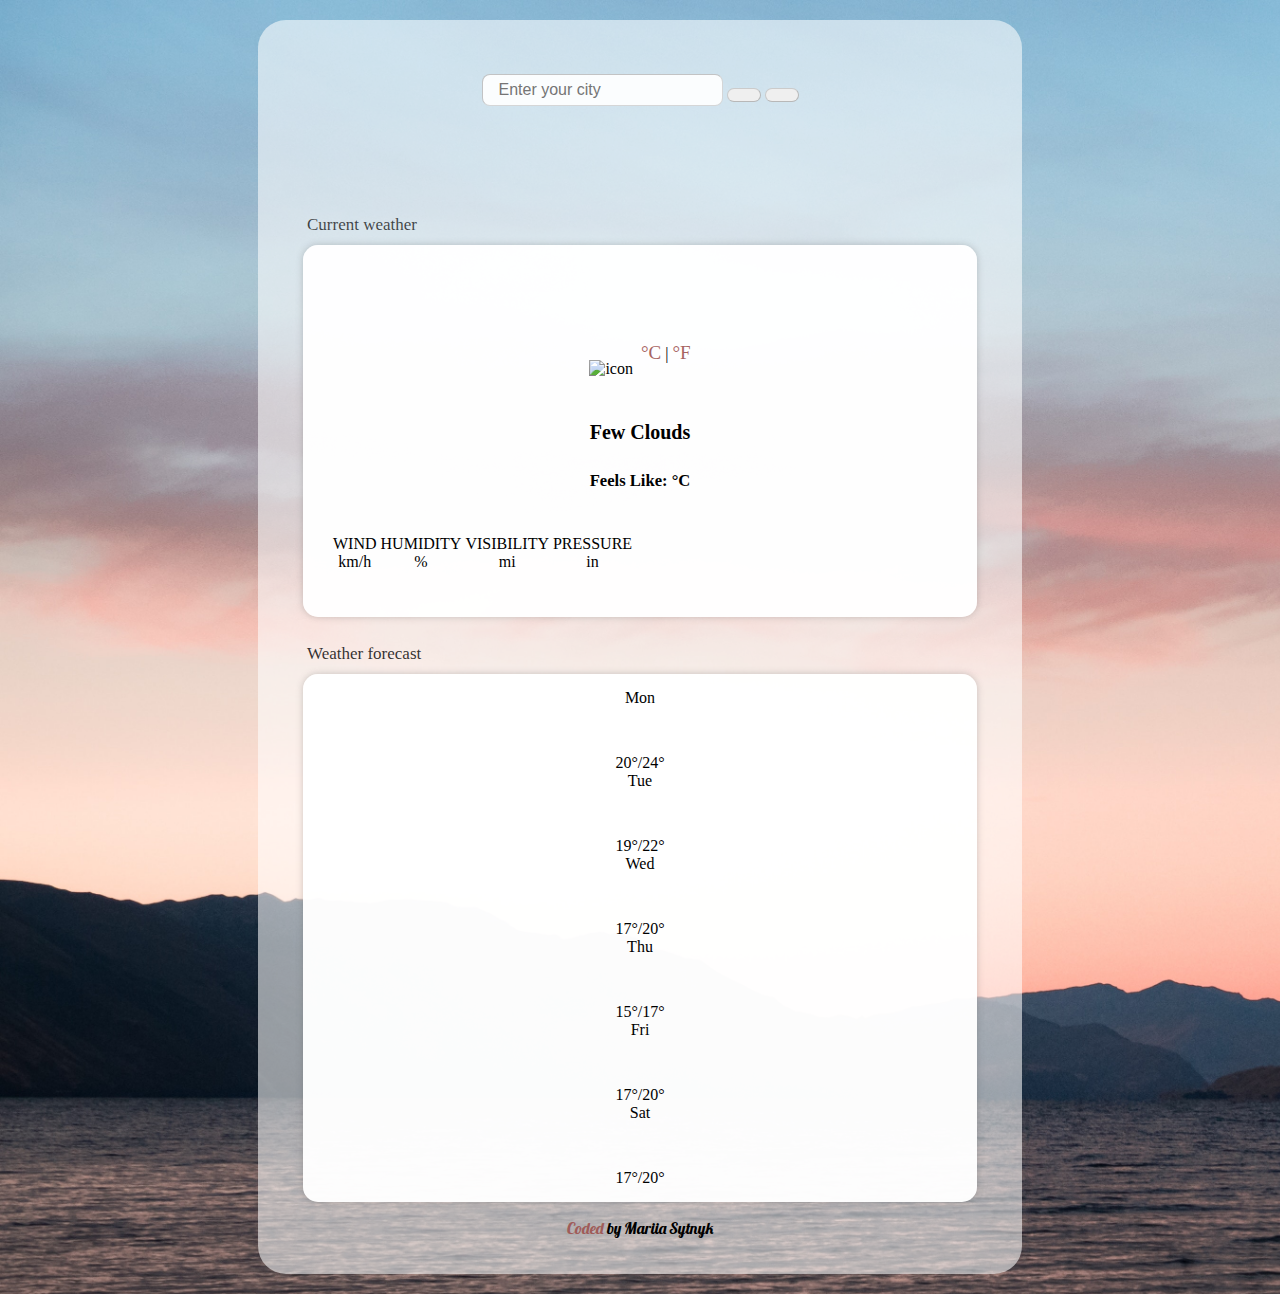
==== index.html @ 557918d4 "added relevant icon, changed background color" ====
<!DOCTYPE html>
<html lang="en">
  <head>
    <meta charset="UTF-8" />
    <meta http-equiv="X-UA-Compatible" content="IE=edge" />
    <meta name="viewport" content="width=device-width, initial-scale=1.0" />
    <title>Weather App</title>
    <link
      href="https://cdn.jsdelivr.net/npm/bootstrap@5.2.0/dist/css/bootstrap.min.css"
      rel="stylesheet"
      integrity="sha384-gH2yIJqKdNHPEq0n4Mqa/HGKIhSkIHeL5AyhkYV8i59U5AR6csBvApHHNl/vI1Bx"
      crossorigin="anonymous"
    />
    <link rel="stylesheet" href="src/styles.css" />
    <script
      src="https://kit.fontawesome.com/ec8c94a572.js"
      crossorigin="anonymous"
    ></script>
    <script src="https://unpkg.com/axios/dist/axios.min.js"></script>
    <title>Document</title>
    <link rel="preconnect" href="https://fonts.googleapis.com">
<link rel="preconnect" href="https://fonts.gstatic.com" crossorigin>
<link href="https://fonts.googleapis.com/css2?family=Satisfy&display=swap" rel="stylesheet">
  <link rel="preconnect" href="https://fonts.googleapis.com">
<link rel="preconnect" href="https://fonts.gstatic.com" crossorigin>
<link href="https://fonts.googleapis.com/css2?family=Lobster&display=swap" rel="stylesheet">
</head>
  <body>
    <div class="container">
      <div class="page">
            <div class="col-12">
            <p class="heading-item" id="currentTime"></p>
          </div>
        <form class="typeCity" id="enterCity">
          <input
            class="search-text"
            type="text"
            placeholder="Enter your city"
            id="searchInput"
          />
          <button class="search-btn">
            <i class="fa-solid fa-magnifying-glass"></i>
          </button>
          <button class="current" id="current-location-button">
            <i class="fa-solid fa-location-dot"></i>
          </button>
        </form>

        <div class="row heading">
          <div class="col-6 city-name">
            <i class="fa-solid fa-location-dot iconLocation"></i>
            <p id="cityName"></p>
          </div>

        </div>
      <div class="col-12"><p class="currentWeather">Current weather</p> </div>
        <div class="row mainPage">
          
          <div class="col-6 center">
            <img src="" alt="icon" class="icon" id="icon" />
            <p class="city-temperature" id="cityTemp"></p>
            <span class="units">
              <a href="#" id="celsius-link">°C</a> |
              <a href="#" id="fahrenheit-link">°F</a>
            </span>
          </div>
          <div class="col-6 sky center">
            <h4><span id="description">Few Clouds</span></h3>
            <h5 >Feels like: <span id="feelsLike"></span>°C</h4>
          </div>

          <div class="col-3 statistics">
            <p>
              WIND <br />
              <span id="windSpeed"></span> km/h
            </p>
          </div>
          <div class="col-3 statistics">
            <p >
               HUMIDITY <br />
              <span id="humidity"></span>%
            </p>
          </div>
          <div class="col-3 statistics">
            <p >
              VISIBILITY <br />
              <span id="visibility"></span> mi
            </p>
          </div>
          <div class="col-3 statistics">
            <p >
              PRESSURE
            <br />
             <span id="pressure"></span> in
            </p>
          </div>
        </div>
        <div class="col-12"><p class="forecast">Weather forecast</p></div>

        <div class="row forecastDays">
          <div class="col-2 days">Mon <br />
            <i class="fa-solid fa-sun forecastIcon"></i>
        <br /> 20°/24° </div>
          <div class="col-2 days">Tue <br />
            <i class="fa-solid fa-sun forecastIcon"></i>
        <br /> 19°/22°</div>
          <div class="col-2 days">Wed <br />
            <i class="fa-solid fa-cloud forecastIcon"></i>
        <br /> 17°/20°</div>
          <div class="col-2 days">Thu <br />
            <i class="fa-solid fa-cloud-bolt forecastIcon"></i>
        <br /> 15°/17°</div>
          <div class="col-2 days">Fri <br />
            <i class="fa-solid fa-bolt-lightning forecastIcon"></i>
        <br /> 17°/20°</div>
          <div class="col-2 days">Sat <br />
            <i class="fa-solid fa-cloud forecastIcon"></i>
        <br /> 17°/20°</div>   
        </div>
        <p class="credit"><a href="https://github.com/slixie/my-site" target=”_blank” class="open-source-code">Coded</a> by Mariia Sytnyk</p> 
      </div>
    </div>
    <script src="src/index.js"></script>
  </body>
</html>
---- src/styles.css ----
body {
  background-image: url(../pictures/pexels-tyler-lastovich-937782.jpg);
  background-size: cover;
}

p {
  display: inline-block;
}

.page {
  margin: 20px 250px;
  border-radius: 28px;
  padding: 35px 35px 20px 35px;
  background-color: rgba(255, 255, 255, 0.568);
}

.typeCity {
  text-align: center;
}

.search-text {
  background-color: rgba(255, 255, 255, 0.904);
  padding: 6px 16px;
  font-size: 16px;
  border-color: rgba(0, 0, 0, 0.226);
  border-width: 1px;
  border-radius: 8px;
}

.search-btn,
.current {
  padding: 6px 16px;
  border-color: rgba(0, 0, 0, 0.226);
  border-width: 1px;
  border-radius: 8px;
  color: #a76462;
  transition: transform 0.2s;
}

.search-btn:hover,
.current:hover {
  color: #7c4847;
  transform: scale(1.05);
}

.heading {
  margin-top: 16px;
  padding: 0;
}

.city-name {
  padding-top: 6px;
  font-size: 31px;
  margin-left: 18px;
  font-weight: 600;
  color: rgba(0, 0, 0, 0.822);
}

.heading-item {
  display: block;
  font-size: 19px;
  text-align: center;
  font-weight: 500;
}

.mainPage {
  background-color: rgba(255, 255, 255, 0.966);
  padding: 30px;
  margin: 0 10px 0 10px;
  border-radius: 15px;
  box-shadow: 0 0 7px rgba(75, 75, 75, 0.274);
}

.currentWeather {
  margin-bottom: 10px;
  margin-left: 14px;
  font-size: 17px;
  font-weight: 500;
  color: rgba(0, 0, 0, 0.719);
}

.center {
  text-align: center;
}

.city-temperature {
  font-size: 57px;
}

.sky {
  font-size: 20px;
  margin-top: 16px;
  text-transform: capitalize;
}

.iconLocation {
  font-size: 27px;
  color: #a76462;
}

.icon {
  position: relative;
  top: -15px;
  max-width: 85px;
}

.units {
  position: relative;
  top: -30px;
}

.statistics {
  display: inline;
  text-align: center;
  margin-top: 10px;
}

.forecast {
  margin-top: 20px;
  margin-left: 14px;
  font-size: 17px;
  font-weight: 500;
  color: rgba(0, 0, 0, 0.808);
  position: relative;
  bottom: -7px;
}

.forecastDays {
  text-align: center;
  background-color: rgba(255, 255, 255, 0.966);
  padding: 15px 5px;
  margin: 0 10px 10px 10px;
  border-radius: 15px;
  box-shadow: 0 0 7px rgba(75, 75, 75, 0.274);
}

.forecastIcon {
  font-size: 40px;
  margin: 12px 0 12px 0;
}

.credit {
  display: block;
  text-align: center;
  font-weight: 500;
  font-family: "Lobster", cursive;
}

.open-source-code {
  color: #a05c59;
  text-decoration: none;
}

.open-source-code:hover {
  color: #7c4847;
  text-decoration: underline;
}

#celsius-link,
#fahrenheit-link {
  color: #a76462;
  text-decoration: none;
  font-weight: 500;
  font-size: 19px;
}

#celsius-link:hover,
#fahrenheit-link:hover {
  color: #7c4847;
  text-decoration: underline;
}
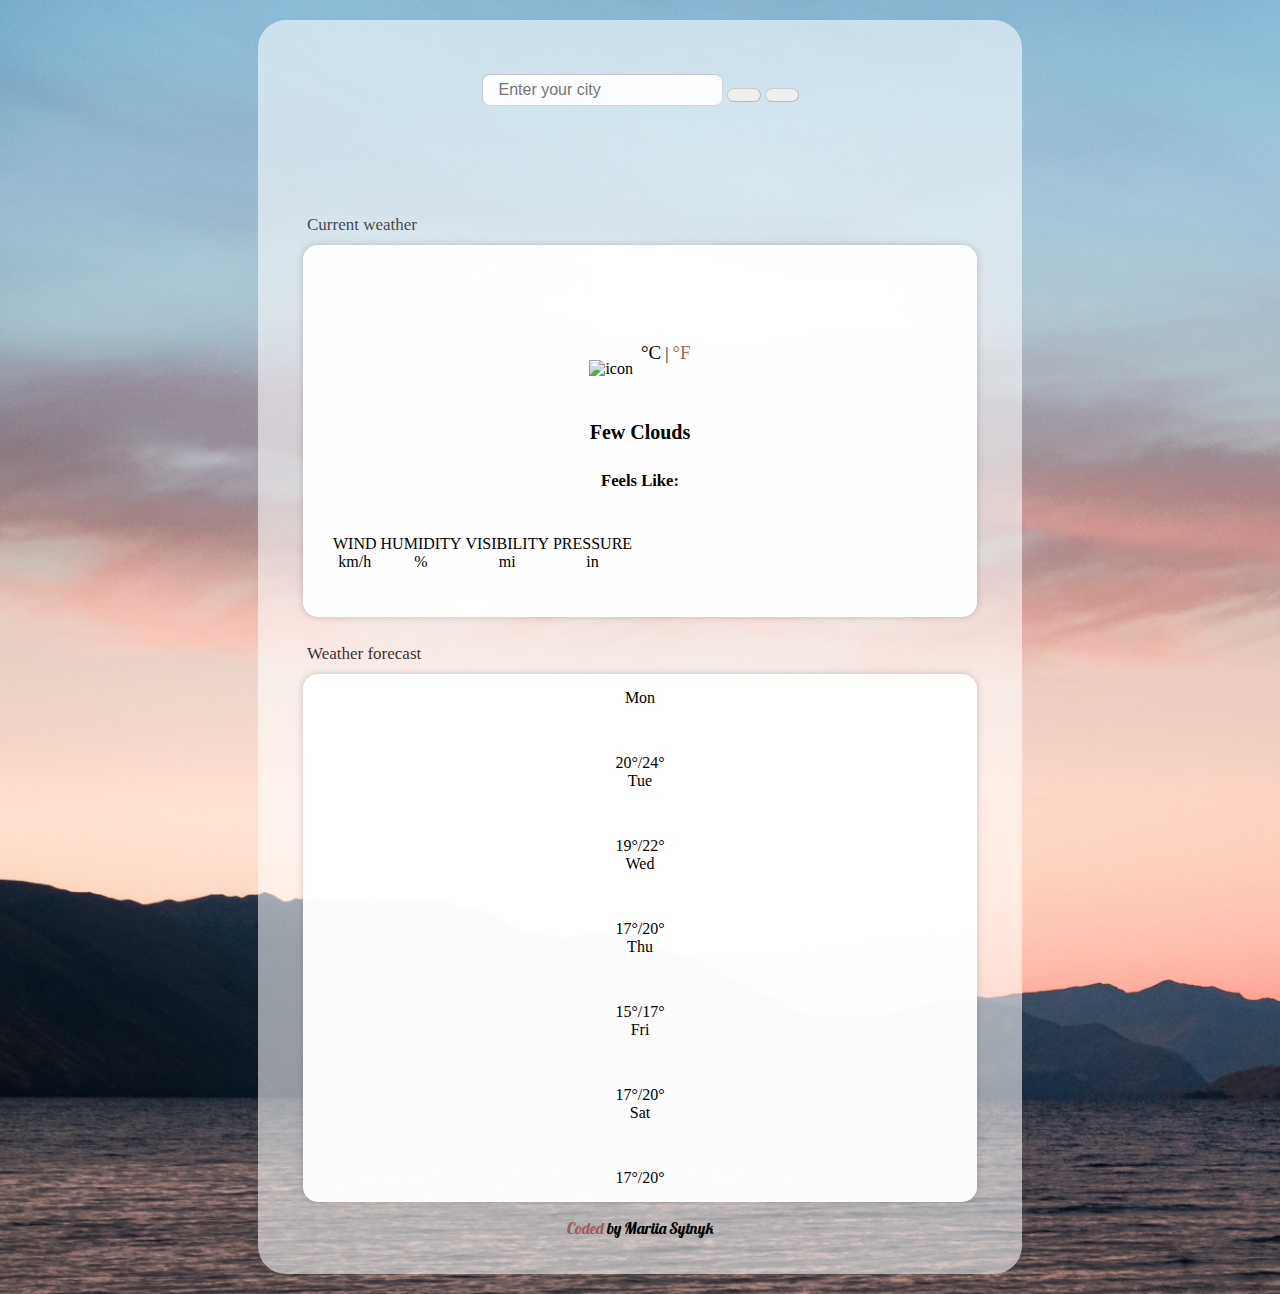
==== commit 44c9ae95: "implemented the unit conversion" ====
--- a/index.html
+++ b/index.html
@@ -37,6 +37,7 @@
             type="text"
             placeholder="Enter your city"
             id="searchInput"
+            autocomplete="off"
           />
           <button class="search-btn">
             <i class="fa-solid fa-magnifying-glass"></i>
@@ -60,13 +61,13 @@
             <img src="" alt="icon" class="icon" id="icon" />
             <p class="city-temperature" id="cityTemp"></p>
             <span class="units">
-              <a href="#" id="celsius-link">°C</a> |
-              <a href="#" id="fahrenheit-link">°F</a>
+              <a href="#" class="celsius-link active" >°C</a> |
+              <a href="#" class="fahrenheit-link">°F</a>
             </span>
           </div>
           <div class="col-6 sky center">
             <h4><span id="description">Few Clouds</span></h3>
-            <h5 >Feels like: <span id="feelsLike"></span>°C</h4>
+            <h5>Feels like: <span id="feelsLike"></span></h4>
           </div>
 
           <div class="col-3 statistics">
--- a/src/styles.css
+++ b/src/styles.css
@@ -156,16 +156,30 @@
   text-decoration: underline;
 }
 
-#celsius-link,
-#fahrenheit-link {
+.active {
+  color: green;
+}
+
+.celsius-link,
+.fahrenheit-link {
   color: #a76462;
   text-decoration: none;
   font-weight: 500;
   font-size: 19px;
 }
 
-#celsius-link:hover,
-#fahrenheit-link:hover {
+.celsius-link:hover,
+.fahrenheit-link:hover {
   color: #7c4847;
   text-decoration: underline;
 }
+
+.active {
+  color: black;
+  cursor: default;
+}
+
+.active:hover {
+  text-decoration: none;
+  color: black;
+}
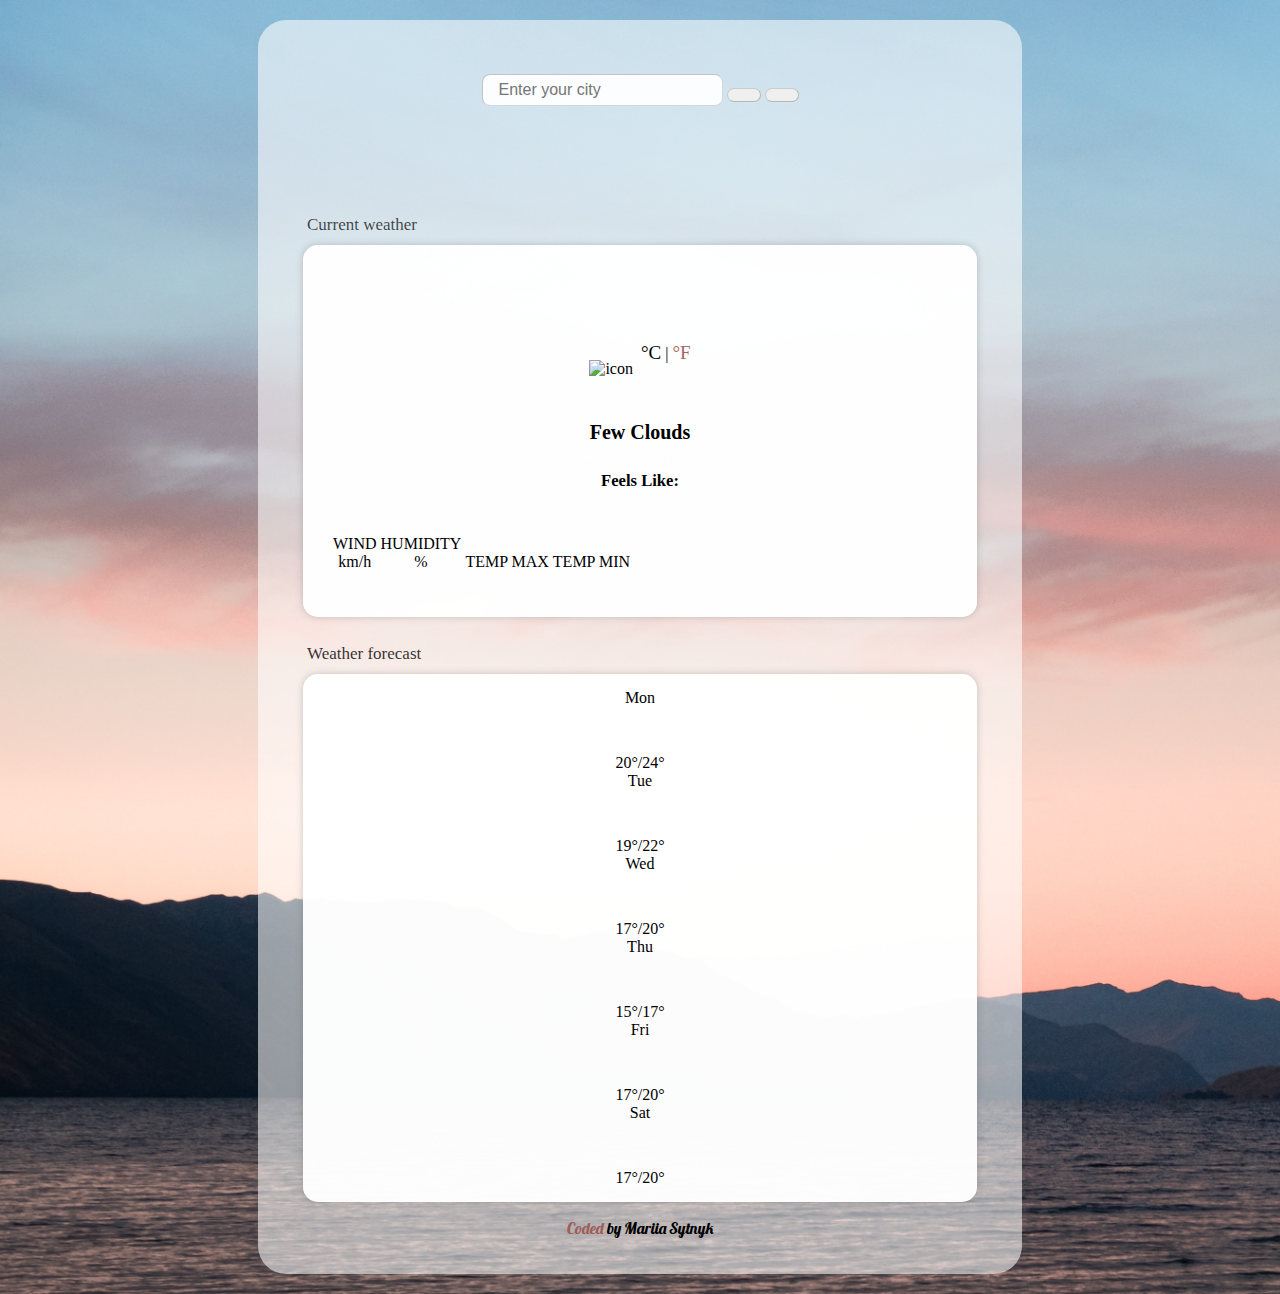
==== commit 10be2083: "added max temperature and min temperature" ====
--- a/index.html
+++ b/index.html
@@ -49,8 +49,8 @@
 
         <div class="row heading">
           <div class="col-6 city-name">
-            <i class="fa-solid fa-location-dot iconLocation"></i>
-            <p id="cityName"></p>
+            <i class="fa-solid fa-location-dot icon_current_location"></i>
+            <p id="cityName" class="cityName"></p>
           </div>
 
         </div>
@@ -58,14 +58,14 @@
         <div class="row mainPage">
           
           <div class="col-6 center">
-            <img src="" alt="icon" class="icon" id="icon" />
+            <img src="" alt="icon" class="main_icon" id="icon" />
             <p class="city-temperature" id="cityTemp"></p>
             <span class="units">
               <a href="#" class="celsius-link active" >°C</a> |
               <a href="#" class="fahrenheit-link">°F</a>
             </span>
           </div>
-          <div class="col-6 sky center">
+          <div class="col-6 weather_description center">
             <h4><span id="description">Few Clouds</span></h3>
             <h5>Feels like: <span id="feelsLike"></span></h4>
           </div>
@@ -84,15 +84,15 @@
           </div>
           <div class="col-3 statistics">
             <p >
-              VISIBILITY <br />
-              <span id="visibility"></span> mi
+              TEMP MAX <br />
+              <span id="temp_max"></span>
             </p>
           </div>
           <div class="col-3 statistics">
             <p >
-              PRESSURE
+              TEMP MIN
             <br />
-             <span id="pressure"></span> in
+             <span id="temp_min"></span>
             </p>
           </div>
         </div>
--- a/src/styles.css
+++ b/src/styles.css
@@ -14,7 +14,8 @@
   background-color: rgba(255, 255, 255, 0.568);
 }
 
-.typeCity {
+.typeCity,
+.center {
   text-align: center;
 }
 
@@ -45,21 +46,25 @@
 
 .heading {
   margin-top: 16px;
-  padding: 0;
 }
 
 .city-name {
+  color: rgba(0, 0, 0, 0.822);
   padding-top: 6px;
   font-size: 31px;
   margin-left: 18px;
   font-weight: 600;
-  color: rgba(0, 0, 0, 0.822);
+}
+
+.cityName {
+  position: relative;
+  left: -6px;
 }
 
 .heading-item {
   display: block;
+  text-align: center;
   font-size: 19px;
-  text-align: center;
   font-weight: 500;
 }
 
@@ -79,26 +84,24 @@
   color: rgba(0, 0, 0, 0.719);
 }
 
-.center {
-  text-align: center;
-}
-
 .city-temperature {
   font-size: 57px;
 }
 
-.sky {
+.weather_description {
   font-size: 20px;
   margin-top: 16px;
   text-transform: capitalize;
 }
 
-.iconLocation {
+.icon_current_location {
   font-size: 27px;
   color: #a76462;
+  position: relative;
+  left: -4px;
 }
 
-.icon {
+.main_icon {
   position: relative;
   top: -15px;
   max-width: 85px;
@@ -156,10 +159,6 @@
   text-decoration: underline;
 }
 
-.active {
-  color: green;
-}
-
 .celsius-link,
 .fahrenheit-link {
   color: #a76462;
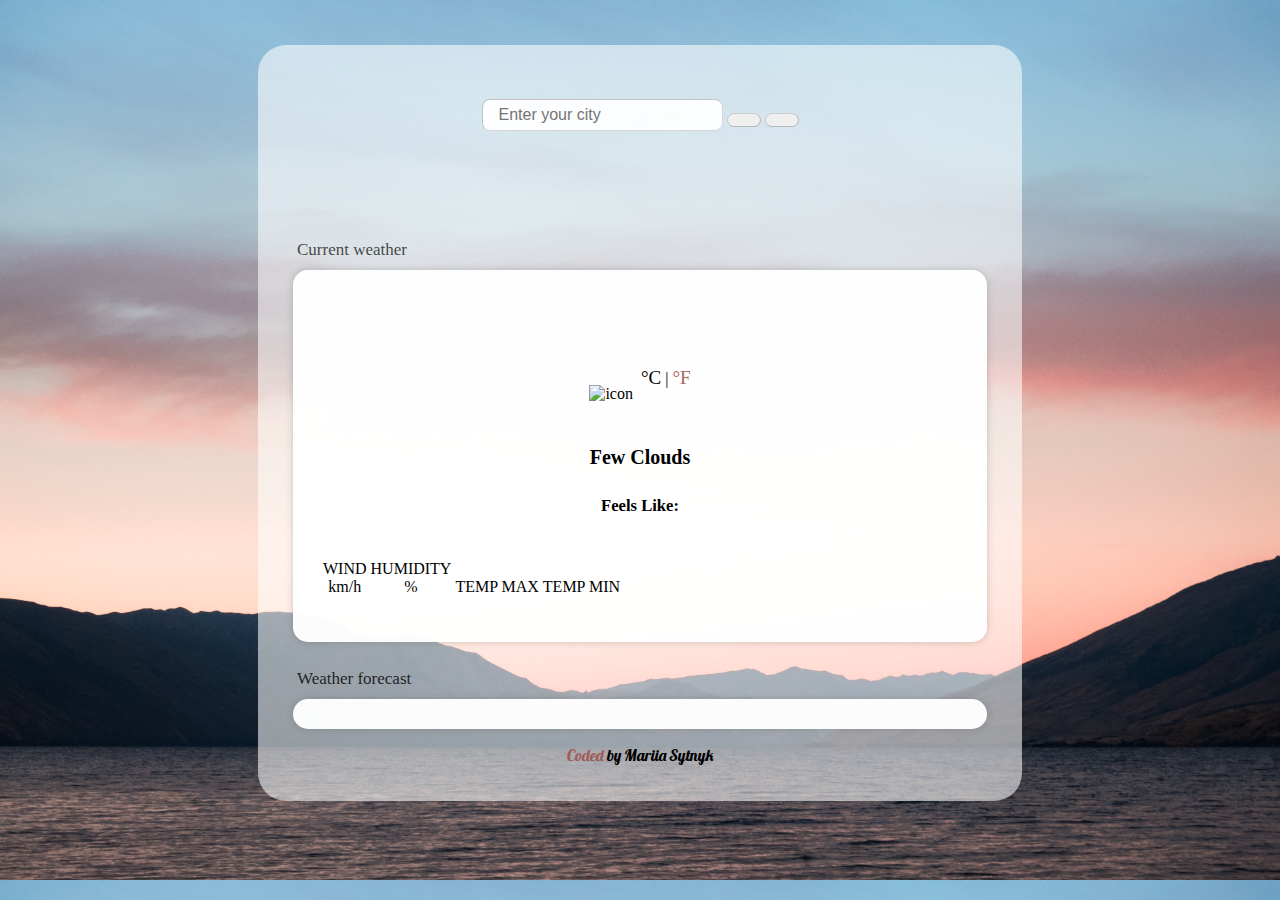
==== commit 4c2f7dbb: "deleted forecast from html and added to js" ====
--- a/index.html
+++ b/index.html
@@ -18,9 +18,6 @@
     ></script>
     <script src="https://unpkg.com/axios/dist/axios.min.js"></script>
     <title>Document</title>
-    <link rel="preconnect" href="https://fonts.googleapis.com">
-<link rel="preconnect" href="https://fonts.gstatic.com" crossorigin>
-<link href="https://fonts.googleapis.com/css2?family=Satisfy&display=swap" rel="stylesheet">
   <link rel="preconnect" href="https://fonts.googleapis.com">
 <link rel="preconnect" href="https://fonts.gstatic.com" crossorigin>
 <link href="https://fonts.googleapis.com/css2?family=Lobster&display=swap" rel="stylesheet">
@@ -58,7 +55,7 @@
         <div class="row mainPage">
           
           <div class="col-6 center">
-            <img src="" alt="icon" class="main_icon" id="icon" />
+            <img src="" alt="icon" class="main_icon" id="icon" width="85px"/>
             <p class="city-temperature" id="cityTemp"></p>
             <span class="units">
               <a href="#" class="celsius-link active" >°C</a> |
@@ -98,29 +95,10 @@
         </div>
         <div class="col-12"><p class="forecast">Weather forecast</p></div>
 
-        <div class="row forecastDays">
-          <div class="col-2 days">Mon <br />
-            <i class="fa-solid fa-sun forecastIcon"></i>
-        <br /> 20°/24° </div>
-          <div class="col-2 days">Tue <br />
-            <i class="fa-solid fa-sun forecastIcon"></i>
-        <br /> 19°/22°</div>
-          <div class="col-2 days">Wed <br />
-            <i class="fa-solid fa-cloud forecastIcon"></i>
-        <br /> 17°/20°</div>
-          <div class="col-2 days">Thu <br />
-            <i class="fa-solid fa-cloud-bolt forecastIcon"></i>
-        <br /> 15°/17°</div>
-          <div class="col-2 days">Fri <br />
-            <i class="fa-solid fa-bolt-lightning forecastIcon"></i>
-        <br /> 17°/20°</div>
-          <div class="col-2 days">Sat <br />
-            <i class="fa-solid fa-cloud forecastIcon"></i>
-        <br /> 17°/20°</div>   
-        </div>
+        <div class="weather_forecast" id="weather_forecast"></div>
         <p class="credit"><a href="https://github.com/slixie/my-site" target=”_blank” class="open-source-code">Coded</a> by Mariia Sytnyk</p> 
       </div>
     </div>
     <script src="src/index.js"></script>
   </body>
-</html>
+</html>--- a/src/styles.css
+++ b/src/styles.css
@@ -8,9 +8,9 @@
 }
 
 .page {
-  margin: 20px 250px;
+  margin: 45px 250px;
   border-radius: 28px;
-  padding: 35px 35px 20px 35px;
+  padding: 35px 25px 20px 25px;
   background-color: rgba(255, 255, 255, 0.568);
 }
 
@@ -59,6 +59,8 @@
 .cityName {
   position: relative;
   left: -6px;
+  font-family: "Lobster";
+  font-weight: 400;
 }
 
 .heading-item {
@@ -99,12 +101,12 @@
   color: #a76462;
   position: relative;
   left: -4px;
+  top: -2px;
 }
 
 .main_icon {
   position: relative;
   top: -15px;
-  max-width: 85px;
 }
 
 .units {
@@ -128,18 +130,13 @@
   bottom: -7px;
 }
 
-.forecastDays {
+.weather_forecast {
   text-align: center;
   background-color: rgba(255, 255, 255, 0.966);
   padding: 15px 5px;
   margin: 0 10px 10px 10px;
   border-radius: 15px;
   box-shadow: 0 0 7px rgba(75, 75, 75, 0.274);
-}
-
-.forecastIcon {
-  font-size: 40px;
-  margin: 12px 0 12px 0;
 }
 
 .credit {
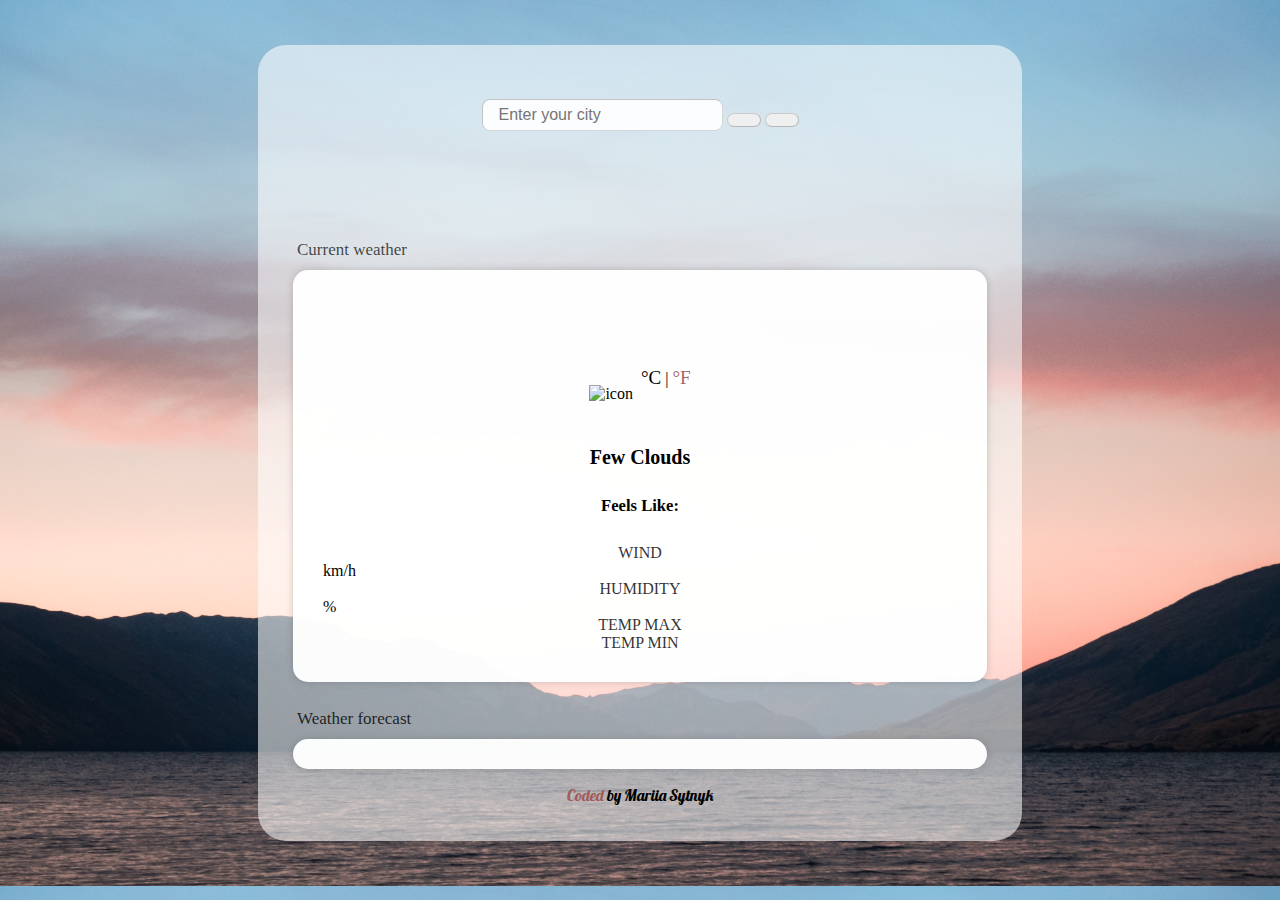
==== commit 1d007f1b: "Display the forecast data using the API" ====
--- a/index.html
+++ b/index.html
@@ -68,29 +68,21 @@
           </div>
 
           <div class="col-3 statistics">
-            <p>
-              WIND <br />
+            <div class="statistic"> WIND </div>
               <span id="windSpeed"></span> km/h
-            </p>
+            
           </div>
           <div class="col-3 statistics">
-            <p >
-               HUMIDITY <br />
+            <div class="statistic"> HUMIDITY </div>
               <span id="humidity"></span>%
-            </p>
           </div>
           <div class="col-3 statistics">
-            <p >
-              TEMP MAX <br />
+            <div class="statistic"> TEMP MAX </div>
               <span id="temp_max"></span>
-            </p>
           </div>
           <div class="col-3 statistics">
-            <p >
-              TEMP MIN
-            <br />
+            <div class="statistic"> TEMP MIN </div>
              <span id="temp_min"></span>
-            </p>
           </div>
         </div>
         <div class="col-12"><p class="forecast">Weather forecast</p></div>
--- a/src/styles.css
+++ b/src/styles.css
@@ -117,7 +117,12 @@
 .statistics {
   display: inline;
   text-align: center;
-  margin-top: 10px;
+  margin-top: 13px;
+}
+
+.statistic {
+  font-weight: 500;
+  color: rgba(5, 5, 5, 0.836);
 }
 
 .forecast {
@@ -139,6 +144,20 @@
   box-shadow: 0 0 7px rgba(75, 75, 75, 0.274);
 }
 
+.forecast_day,
+.forecast_day_temperature_max {
+  font-weight: 500;
+}
+
+.forecast_day_temperature_max {
+  font-weight: 500;
+  margin-left: 4px;
+}
+
+.forecast_day_temperature_min {
+  color: rgb(71, 70, 70);
+}
+
 .credit {
   display: block;
   text-align: center;
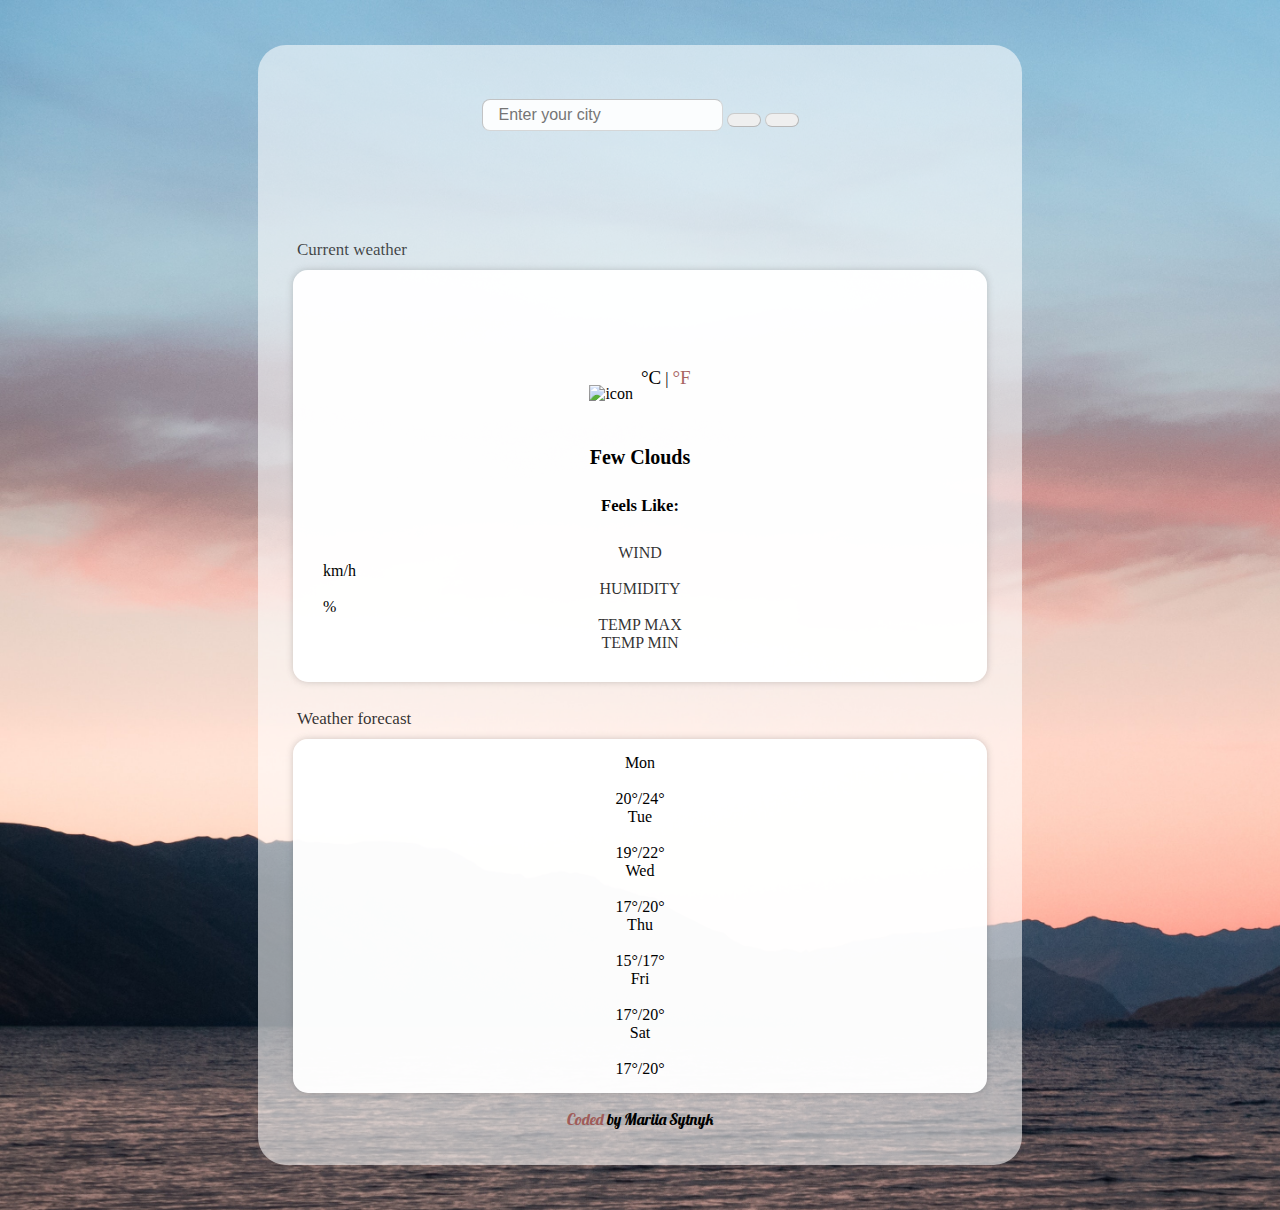
==== commit ec65318a: "added forecast" ====
--- a/index.html
+++ b/index.html
@@ -87,9 +87,39 @@
         </div>
         <div class="col-12"><p class="forecast">Weather forecast</p></div>
 
-        <div class="weather_forecast" id="weather_forecast"></div>
-        <p class="credit"><a href="https://github.com/slixie/my-site" target=”_blank” class="open-source-code">Coded</a> by Mariia Sytnyk</p> 
-      </div>
+        <div class="weather_forecast" id="weather_forecast"> <div class="row forecastDays">
+            <div class="col-2 days">
+              Mon <br />
+              <i class="fa-solid fa-sun forecastIcon"></i>
+              <br /> 20°/24°
+            </div>
+            <div class="col-2 days">
+              Tue <br />
+              <i class="fa-solid fa-sun forecastIcon"></i>
+              <br /> 19°/22°
+            </div>
+            <div class="col-2 days">
+              Wed <br />
+              <i class="fa-solid fa-cloud forecastIcon"></i>
+              <br /> 17°/20°
+            </div>
+            <div class="col-2 days">
+              Thu <br />
+              <i class="fa-solid fa-cloud-bolt forecastIcon"></i>
+              <br /> 15°/17°
+            </div>
+            <div class="col-2 days">
+              Fri <br />
+              <i class="fa-solid fa-bolt-lightning forecastIcon"></i>
+              <br /> 17°/20°
+            </div>
+            <div class="col-2 days">
+              Sat <br />
+              <i class="fa-solid fa-cloud forecastIcon"></i>
+              <br /> 17°/20°
+            </div></div>
+        
+      </div><p class="credit"><a href="https://github.com/slixie/my-site" target=”_blank” class="open-source-code">Coded</a> by Mariia Sytnyk</p> 
     </div>
     <script src="src/index.js"></script>
   </body>
